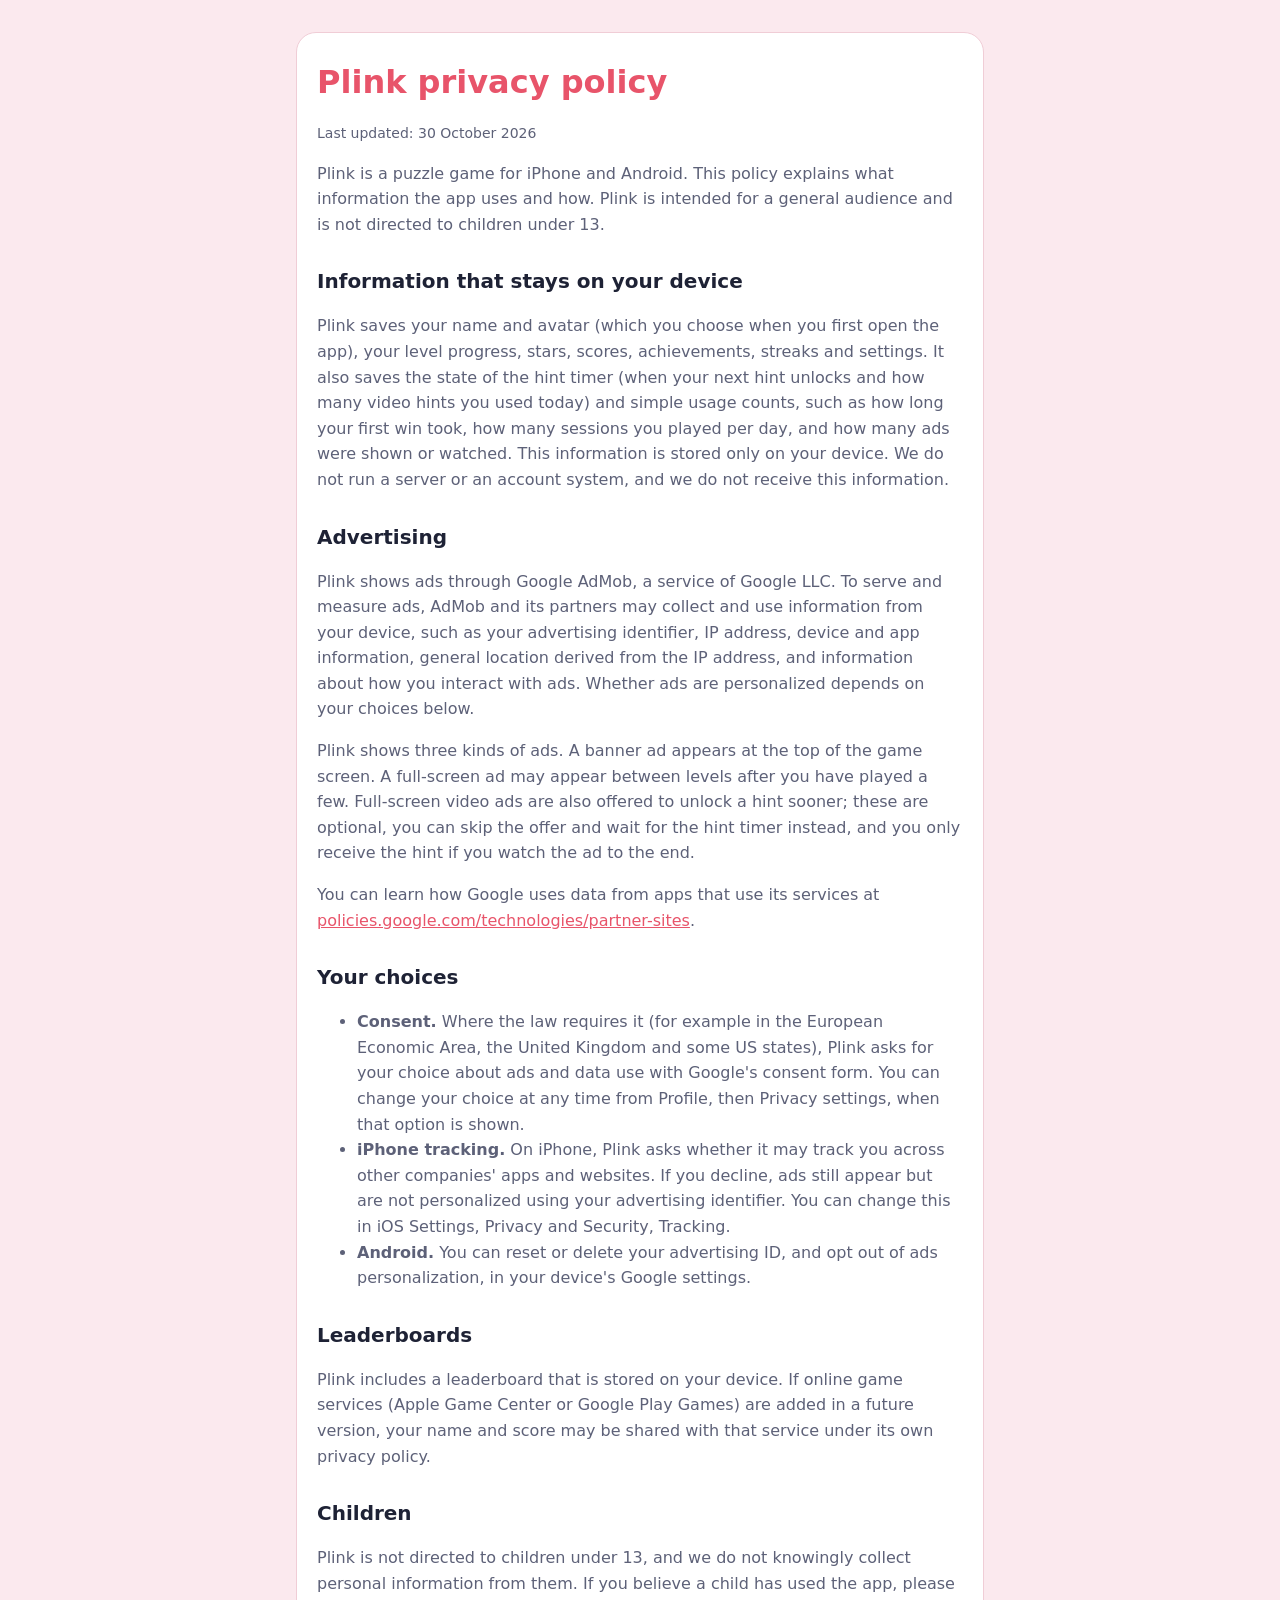
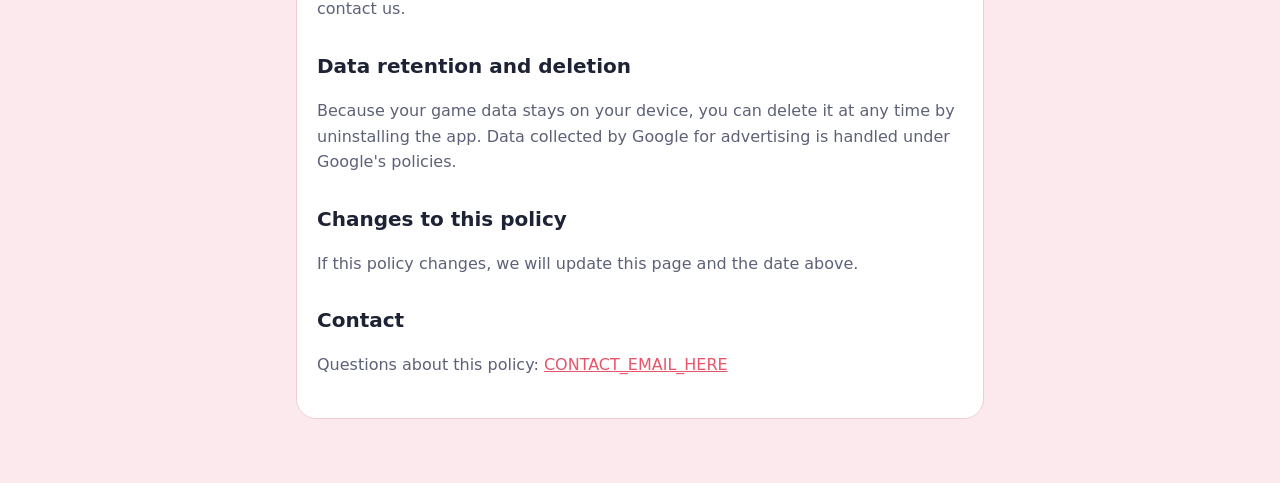
==== docs/privacy.html @ adf31075 "add privacy page" ====
<!doctype html>
<html lang="en">
<head>
<meta charset="utf-8">
<meta name="viewport" content="width=device-width, initial-scale=1">
<title>Plink privacy policy</title>
<link rel="stylesheet" href="style.css">
</head>
<body>
<main>
  <div class="card">
    <h1>Plink privacy policy</h1>
    <p class="updated">Last updated: 30 October 2026</p>

    <p>Plink is a puzzle game for iPhone and Android. This policy explains what information the app uses and how. Plink is intended for a general audience and is not directed to children under 13.</p>

    <h2>Information that stays on your device</h2>
    <p>Plink saves your name and avatar (which you choose when you first open the app), your level progress, stars, scores, achievements, streaks and settings. It also saves the state of the hint timer (when your next hint unlocks and how many video hints you used today) and simple usage counts, such as how long your first win took, how many sessions you played per day, and how many ads were shown or watched. This information is stored only on your device. We do not run a server or an account system, and we do not receive this information.</p>

    <h2>Advertising</h2>
    <p>Plink shows ads through Google AdMob, a service of Google LLC. To serve and measure ads, AdMob and its partners may collect and use information from your device, such as your advertising identifier, IP address, device and app information, general location derived from the IP address, and information about how you interact with ads. Whether ads are personalized depends on your choices below.</p>
    <p>Plink shows three kinds of ads. A banner ad appears at the top of the game screen. A full-screen ad may appear between levels after you have played a few. Full-screen video ads are also offered to unlock a hint sooner; these are optional, you can skip the offer and wait for the hint timer instead, and you only receive the hint if you watch the ad to the end.</p>
    <p>You can learn how Google uses data from apps that use its services at <a href="https://policies.google.com/technologies/partner-sites">policies.google.com/technologies/partner-sites</a>.</p>

    <h2>Your choices</h2>
    <ul>
      <li><strong>Consent.</strong> Where the law requires it (for example in the European Economic Area, the United Kingdom and some US states), Plink asks for your choice about ads and data use with Google's consent form. You can change your choice at any time from Profile, then Privacy settings, when that option is shown.</li>
      <li><strong>iPhone tracking.</strong> On iPhone, Plink asks whether it may track you across other companies' apps and websites. If you decline, ads still appear but are not personalized using your advertising identifier. You can change this in iOS Settings, Privacy and Security, Tracking.</li>
      <li><strong>Android.</strong> You can reset or delete your advertising ID, and opt out of ads personalization, in your device's Google settings.</li>
    </ul>

    <h2>Leaderboards</h2>
    <p>Plink includes a leaderboard that is stored on your device. If online game services (Apple Game Center or Google Play Games) are added in a future version, your name and score may be shared with that service under its own privacy policy.</p>

    <h2>Children</h2>
    <p>Plink is not directed to children under 13, and we do not knowingly collect personal information from them. If you believe a child has used the app, please contact us.</p>

    <h2>Data retention and deletion</h2>
    <p>Because your game data stays on your device, you can delete it at any time by uninstalling the app. Data collected by Google for advertising is handled under Google's policies.</p>

    <h2>Changes to this policy</h2>
    <p>If this policy changes, we will update this page and the date above.</p>

    <h2>Contact</h2>
    <p>Questions about this policy: <a href="mailto:CONTACT_EMAIL_HERE">CONTACT_EMAIL_HERE</a></p>
  </div>
</main>
</body>
</html>
---- docs/style.css ----
:root { --bg: #fbe9ee; --card: #ffffff; --ink: #1e2235; --muted: #5d6178; --accent: #e8546a; --line: #f0cdd6; }
@media (prefers-color-scheme: dark) { :root { --bg: #0d0e13; --card: #171923; --ink: #f1f2f7; --muted: #a3a7bb; --line: #2a2d3d; } }
* { box-sizing: border-box; }
body { margin: 0; background: var(--bg); color: var(--ink); font: 16px/1.6 -apple-system, system-ui, "Segoe UI", Roboto, sans-serif; }
main { max-width: 720px; margin: 0 auto; padding: 32px 16px 64px; }
.card { background: var(--card); border: 1px solid var(--line); border-radius: 20px; padding: 24px 20px; }
h1 { margin: 0 0 4px; font-size: 32px; color: var(--accent); }
h2 { margin: 28px 0 6px; font-size: 20px; }
p, li { color: var(--muted); }
a { color: var(--accent); }
.updated { font-size: 14px; }
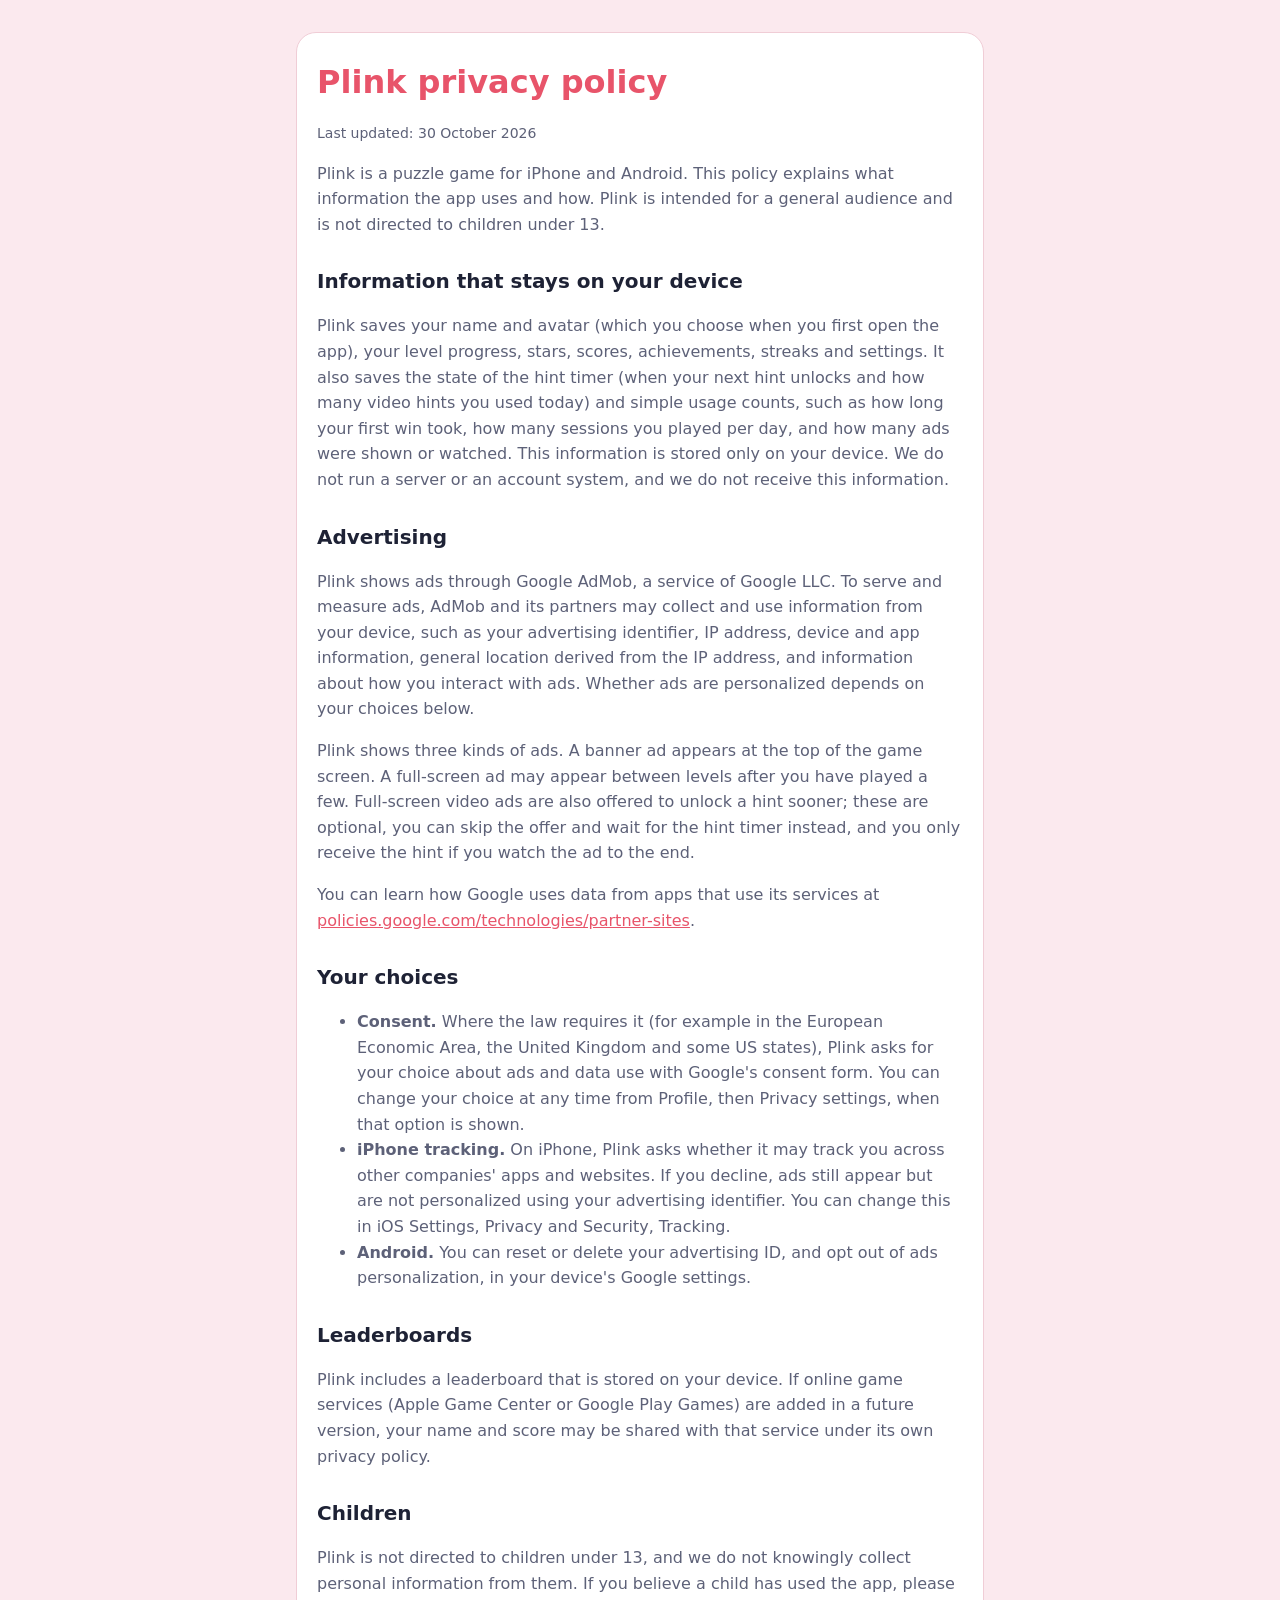
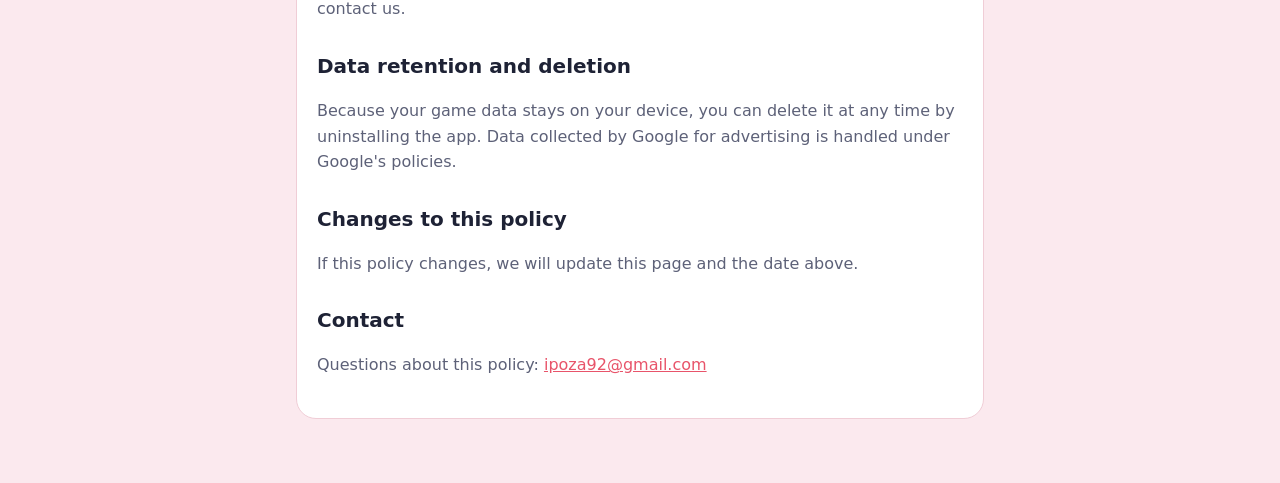
==== commit 39dbde46: "add privacy page" ====
--- a/docs/privacy.html
+++ b/docs/privacy.html
@@ -42,7 +42,7 @@
     <p>If this policy changes, we will update this page and the date above.</p>
 
     <h2>Contact</h2>
-    <p>Questions about this policy: <a href="mailto:CONTACT_EMAIL_HERE">CONTACT_EMAIL_HERE</a></p>
+    <p>Questions about this policy: <a href="mailto:ipoza92@gmail.com">ipoza92@gmail.com</a></p>
   </div>
 </main>
 </body>
